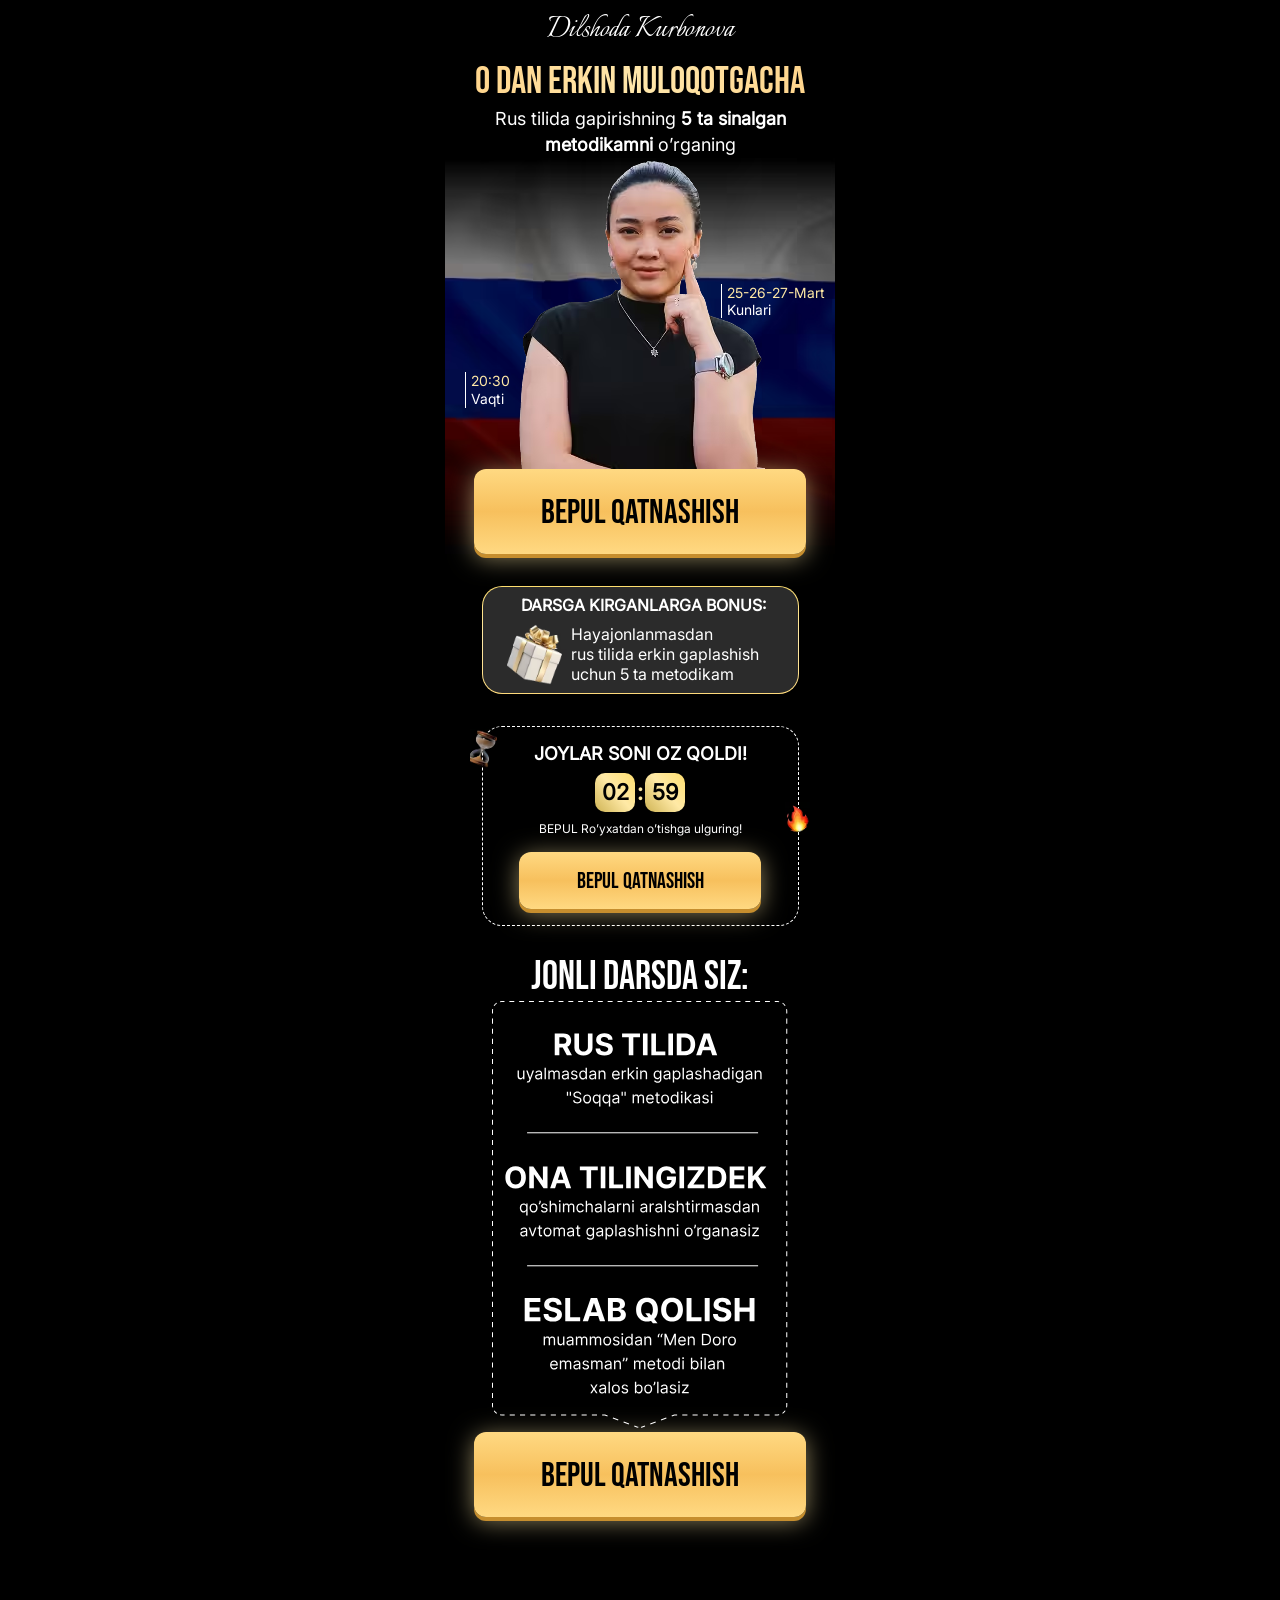
==== index.html @ 92f49762 "first commit" ====
<!DOCTYPE html>
<html lang="uz">

<head>
  <meta charset="UTF-8">
  <meta name="viewport" content="width=device-width, initial-scale=1.0">
  <title>a</title>
  <style>
    body {
      background-color: #000
    }

    * {
      margin: 0;
      padding: 0;
      box-sizing: border-box
    }

    .container {
      max-width: 390px;
      margin-left: auto;
      margin-right: auto;
      padding-left: 17px;
      padding-right: 17px
    }

    .hero {
      background-color: #000;
      max-width: 390px;
      margin-left: auto;
      margin-right: auto;
      padding-bottom: 32px;
    }

    .hero__container {
      padding-top: 13px;
      padding-bottom: 32px;
      background: linear-gradient(180deg, rgba(0, 0, 0, 0.98) 0%, rgba(0, 0, 0, 0.8) 35%, rgba(0, 0, 0, 0) 70%);
    }

    .hero__italic {
      font-family: Italianno;
      font-weight: 400;
      font-size: 34px;
      line-height: 100%;
      text-align: center;
      color: #fff;
      margin-bottom: 16px
    }

    .hero__title {
      font-family: Bebas Neue;
      font-weight: 400;
      font-size: clamp(30px, 4vw, 38px);
      line-height: 100%;
      text-align: center;
      text-transform: uppercase;
      background: linear-gradient(90deg, #ffd287 0, #ffe7ab 50%, #ffd287 100%);
      background-clip: text;
      color: transparent;
      margin-bottom: 5px
    }

    .hero__text {
      font-family: Inter;
      font-weight: 400;
      font-size: 18px;
      line-height: 145%;
      text-align: center;
      color: #fff
    }

    .hero__inner {
      position: relative;
      background-image: url(./images/hero/flag.avif);
      background-size: cover;
    }

    .hero__left {
      position: absolute;
      right: 10px;
      top: 126px;
      border-left: 1px solid #fff;
      padding-left: 5px
    }

    .hero__left__text {
      font-family: Inter;
      font-weight: 400;
      font-size: 14px;
      letter-spacing: 0;
      color: #ffe9a6
    }

    .hero__left__text span {
      color: #fff
    }

    .hero__logo {
      display: flex;
      align-items: center;
      margin-left: auto;
      margin-right: auto
    }

    .hero__right {
      position: absolute;
      bottom: 146px;
      left: 20px;
      border-left: 1px solid #fff;
      padding-left: 5px
    }

    .hero__right__text {
      font-family: Inter;
      font-weight: 400;
      font-size: 14px;
      line-height: 130%;
      color: #ffe9a6
    }

    .hero__right__text span {
      color: #fff
    }

    .hero__btn {
      font-family: 'Bebas Neue', sans-serif;
      font-weight: 400;
      font-size: 34px;
      line-height: 120%;
      text-align: center;
      text-transform: uppercase;
      color: #000;
      max-width: 332px;
      width: 100%;
      padding: 24px 0 20px 0;
      cursor: pointer;
      border: none;
      border-radius: 12px;
      background: linear-gradient(180deg, #ffd982 0, #f7c05d 50%, #ffd982 100%);
      display: flex;
      align-items: center;
      justify-content: center;
      margin-left: auto;
      margin-right: auto;
      box-shadow: 0 4px 0 #c68e2e, 0 4px 24px 0 #ffe9a68c;
      transition: all .2s ease;
    }

    .bottom {
      padding-left: 17px;
      padding-right: 17px;
      background-color: #000;
    }

    .bottom__container {
      max-width: 317px;
      width: 100%;
      margin-left: auto;
      margin-right: auto;
      background-color: #2b2b2b;
      border: 1px solid;
      border: 1px solid transparent;
      border-radius: 20px;
      background-image: linear-gradient(#2b2b2b, #2b2b2b), linear-gradient(to bottom, #ffdf70, #ffe9a6, #feda7b);
      background-origin: border-box;
      background-clip: padding-box, border-box;
      padding: 10px 12px 1px 18px;
      margin-bottom: 32px
    }

    .bottom__title {
      font-family: Inter;
      font-weight: 700;
      font-size: 16px;
      line-height: 100%;
      text-transform: uppercase;
      color: #fff;
      text-align: center;
      margin-bottom: 4px
    }

    .bottom__row {
      display: flex;
      align-items: center;
      justify-content: space-between
    }

    .bottom__text {
      font-family: Inter;
      font-weight: 400;
      font-size: clamp(14px, 4vw, 16px);
      color: #fff
    }

    .place {
      padding-left: 17px;
      padding-right: 17px
    }

    .place__container {
      margin-top: 32px;
      position: relative;
      border: 1px dashed #fff;
      max-width: 317px;
      width: 100%;
      margin-left: auto;
      margin-right: auto;
      border-radius: 20px
    }

    .clock {
      position: absolute;
      object-fit: cover;
      left: -13px;
      top: 2px
    }

    .place__row__title {
      padding-top: 16px;
      font-family: Inter;
      font-weight: 700;
      font-size: 18px;
      line-height: 120%;
      text-align: center;
      color: #fff;
      margin-bottom: 8px
    }

    .place__row__col__text span {
      font-family: Inter;
      font-weight: 700;
      font-size: 22px;
      line-height: 120%;
      text-align: center;
      background: linear-gradient(229.81deg, #ffdf70 .91%, #ffe9a6 47.68%, rgba(255, 223, 112, .831373) 94.44%);
      width: 40px;
      height: 39px;
      padding: 0;
      border-radius: 10px;
      color: #000;
      display: flex;
      align-items: center;
      justify-content: center
    }

    .place__row__col__text {
      font-family: Inter;
      font-weight: 700;
      font-size: 22px;
      line-height: 120%;
      background: linear-gradient(229.81deg, #ffdf70 .91%, #ffe9a6 47.68%, rgba(255, 223, 112, .831373) 94.44%);
      background-clip: text;
      color: transparent;
      display: flex;
      align-items: center;
      justify-content: center;
      gap: 2px;
      margin-bottom: 10px
    }

    .place__register {
      font-family: Inter;
      font-weight: 400;
      font-size: 12px;
      line-height: 120%;
      text-align: center;
      color: #fff;
      margin-bottom: 16px
    }

    .place__button {
      font-family: 'Bebas Neue', sans-serif;
      font-weight: 400;
      font-size: 22px;
      line-height: 120%;
      text-align: center;
      text-transform: uppercase;
      color: #000;
      max-width: 242px;
      width: 100%;
      padding: 17px 0 14px 0;
      cursor: pointer;
      border: none;
      border-radius: 12px;
      background: linear-gradient(180deg, #ffd982 0, #f7c05d 50%, #ffd982 100%);
      display: flex;
      align-items: center;
      justify-content: center;
      margin-left: auto;
      margin-right: auto;
      box-shadow: 0 4px 0 #c68e2e, 0 4px 24px 0 #ffe9a68c;
      transition: all .2s ease;
      margin-bottom: 16px
    }

    .fighter {
      object-fit: cover;
      position: absolute;
      right: clamp(-12px, 3vw, -12px);
      top: 75px
    }

    .title {
      padding-top: 27px;
      font-family: Bebas Neue;
      font-weight: 400;
      font-size: 40px;
      line-height: 120%;
      text-align: center;
      text-transform: uppercase;
      color: #fff
    }

    .card {
      text-align: center;
      margin-bottom: 61px;
      padding-left: 17px;
      padding-right: 17px
    }
  </style>
  <link rel="stylesheet" href="./css/main.css" media="print" onload="this.media='all'" />
  <noscript>
    <link rel="stylesheet" href="./css/main.css" />
  </noscript>
</head>

<body>

  <section class="hero">
    <div class="hero__container">
      <p class="hero__italic">Dilshoda Kurbonova</p>
      <h3 class="hero__title">0 DAN ERKIN MULOQOTGACHA</h3>
      <p class="hero__text">Rus tilida gapirishning <b> 5 ta sinalgan metodikamni</b> o’rganing</p>
      <div class="hero__inner">
        <div class="hero__left">
          <p class="hero__left__text">25-26-27-Mart <br> <span>Kunlari</span></p>
        </div>
        <img src="./images/hero/hero__logo.avif" alt="HeroLogo" class="hero__logo" width="250" height="311"
          fetchpriority="high" decoding="async">
        <div class="hero__right">
          <p class="hero__right__text">20:30 <br> <span>Vaqti</span></p>
        </div>
        <button class="hero__btn" id="open">bepul qatnashish</button>
      </div>
    </div>
    <div class="bottom">
      <div class="bottom__container">
        <h3 class="bottom__title">Darsga kirganlarga bonus:</h3>
        <div class="bottom__row">
          <img src="./images/hero/hero__gift.avif" alt="Gift" class="bottom__img" width="70" height="75" loading="lazy"
            decoding="async">
          <p class="bottom__text">Hayajonlanmasdan
            <br> rus tilida erkin gaplashish uchun 5 ta metodikam
          </p>
        </div>
      </div>
    </div>
    <div class="place">
      <div class="place__container">
        <img src="./images/hero/clock.avif" alt="clock" class="clock" width="27" height="40" loading="lazy">
        <div class="place__row">
          <h4 class="place__row__title">JOYLAR SONI OZ QOLDI!</h4>
          <div class="place__row__col">
            <div class="timer">
              <p class="place__row__col__text">
                <span id="minutes">02</span>: <span id="seconds">59</span>
              </p>
            </div>
            <p class="place__register">BEPUL Ro’yxatdan o’tishga ulguring!</p>
            <button class="place__button" id="open">Bepul qatnashish</button>
          </div>
        </div>
        <img src="./images/hero/reaksiya.avif" alt="fighter" class="fighter" width="25" height="32" loading="fighter">
      </div>
    </div>

    <h2 class="title">jonli darsda siz:</h2>
    <div class="card">
      <img src="./images/hero/card__img.svg" alt="" class="">
      <button class="hero__btn" id="open">bepul qatnashish</button>
    </div>
  </section>

  <!-- Modal -->
  <div id="registrationModal" class="homeModal" style="display: none">
    <div class="homeModalOverlay"></div>
    <div class="homeFormContainer">
      <button class="closeButton" id="closeModalBtn">
        <svg xmlns="http://www.w3.org/2000/svg" width="16" height="16" viewBox="0 0 12 12" fill="none">
          <path d="M1 11L11 1M1 1.00001L11 11" stroke="currentColor" stroke-width="1.5" stroke-linecap="round" />
        </svg>
      </button>
      <div class="homeFormTop">
        <h1 class="homeFormTopTitle">
          Ro'yxatdan o'tish uchun <br> ma'lumotlaringizni kiriting!
        </h1>
      </div>
      <form id="registrationForm" name="contact-form">
        <div class="HomeFormRow">
          <label class="HomeFormRowLabel" for="name">Ismingiz:</label>
          <input class="HomeFormRowInput" type="text" id="name" name="name" placeholder="Ismingizni kiriting"
            autocomplete="name" />
          <p class="homeFormErrorText" id="nameError" style="display: none">❌ Ismingizni kiriting!</p>
        </div>

        <div class="HomeFormRow">
          <label class="HomeFormRowLabel" for="phone">Telefon raqamingiz:</label>
          <div class="phone-input-container">
            <button type="button" class="selected-country" id="selectedCountry">
              <div id="selectedCountryFlag" style="display: flex; align-items: center;"></div>
              <span class="selected-code" id="selectedCountryCodeText">+998</span>
            </button>
            <div class="country-dropdown" id="countryDropdown" style="display:none"></div>
            <div class="phone-field" style="flex: 1;">
              <input class="HomeFormRowInput phone-input" type="tel" id="phone" name="phone" inputmode="numeric"
                placeholder="88 888 88 88" autocomplete="tel"
                style="border: none; background-color: transparent; padding-left: 5px; width: 100%;" />
            </div>
          </div>
          <p class="homeFormErrorText" id="phoneError" style="display:none">❌ Telefon raqam mos emas!</p>
        </div>

        <button type="submit" class="HomeFormBtn" id="submitBtn">DAVOM ETISH</button>
      </form>
    </div>
  </div>

  <script defer src="./js/main.js"></script>
  <script defer src="./js/phoneFormatter.js"></script>
  <script defer src="./js/app.js"></script>

</body>

</html>
---- css/main.css ----
@font-face {
	font-family: Italianno;
	src: url(../fonts/Italianno/Italianno-Regular.woff2);
	font-display: swap;
}
@font-face {
	font-family: Bebas Neue;
	src: url(../fonts/BebasNeue/BebasNeue-Regular.woff2);
	font-display: swap;
}

@font-face {
	font-family: Inter;
	src: url(../fonts/Inter/Inter_18pt-Regular.woff2);
	font-display: swap;
}
@font-face {
	font-family: Inter bold;
	src: url(../fonts/Inter/Inter_18pt-Bold.woff2);
	font-display: swap;
}

.homeModal, .homeModalOverlay {position: fixed;top: 0;height: 100vh;width: 100%;left: 0;}.homeModal {z-index: 30;justify-content: center;align-items: center;display: flex;}.homeModalOverlay {background-color: rgba(0, 0, 0, 0.3);backdrop-filter: blur(5px);}.homeFormContainer {position: relative;z-index: 30;background-color: #fff;color: #000;border-radius: 8px;padding: 20px 40px 40px;width: 100%;max-width: 520px;box-shadow: 0 4px 12px rgba(0, 0, 0, 0.1);margin: 0 20px;position: fixed;top: 50%;left: 50%;transform: translate(-50%, -50%);}.homeFormTop {display: flex;justify-content: space-between;}.homeFormTopTitle {font-family: Inter, sans-serif;font-size: clamp(21px, 6.6vw, 24px);margin: 0 0 20px;color: #000;font-weight: 600;text-align: center;margin-left: auto;margin-right: auto;}.closeButton {background: 0 0;border: none;cursor: pointer;padding: 4px;justify-content: center;align-items: center;display: flex;position: absolute;top: 20px;right: 20px;color: #000;}.homeFormErrorText {color: #e53e3e;margin-bottom: 12px;font-size: 14px;font-family: system-ui, -apple-system, BlinkMacSystemFont, "Segoe UI", sans-serif;padding-top: 5px;padding-bottom: 5px;}.HomeFormRowInput, .HomeFormRowLabel {font-family: system-ui, -apple-system, BlinkMacSystemFont, "Segoe UI", sans-serif;font-size: 18px;}.HomeFormRow {margin-bottom: 20px;}.HomeFormRowLabel {display: block;margin-bottom: 6px;color: #000;}.HomeFormRowInput {width: 100%;padding: 10px 16px;border: 1px solid #c9c9c9;min-height: 48px;background-color: #f3f7f8;border-radius: 6px;font-weight: 400;outline: 0;height: 50px;transition: border-color 0.2s;}.HomeFormRowInput:focus {border-color: #e71f1f;}.HomeFormRowInput::placeholder {color: #aaa;}.HomeFormBtn {font-family: sans-serif;height: 60px;width: 100%;cursor: pointer;border-radius: 10px;background-color: #e71f1f;transition: 0.3s;font-weight: 700;font-size: 28px;color: white;text-transform: uppercase;border: none;position: relative;display: flex;align-items: center;justify-content: center;}.phone-input-container {display: flex;align-items: center;position: relative;border: 1px solid #c9c9c9;background-color: transparent;border-radius: 6px;}.phone-input-container:focus {border-color: #e71f1f;}.selected-code {display: flex;margin-left: 10px;}.country-selector {position: relative;margin-right: 10px;}.selected-country {display: flex;align-items: center;padding: 10px;padding-right: 0;border-radius: 6px;cursor: pointer;min-height: 50px;font-family: sans-serif !important;font-size: 18px;font-weight: 400 !important;min-width: max-content;border: none;background-color: transparent;}.country-dropdown {position: absolute;top: 110%;left: 0;width: 100%;background-color: #fff;border: 1px solid #c9c9c9;border-radius: 6px;box-shadow: 0 4px 12px rgba(0, 0, 0, 0.1);z-index: 40;max-height: 200px;overflow-y: auto;font-family: sans-serif !important;font-weight: 400 !important;}.country-option {display: flex;justify-content: space-between;align-items: center;padding: 10px;cursor: pointer;font-family: sans-serif;font-weight: 400 !important;}.country-option:hover {background-color: #f3f7f8;}.country-option.selected {background-color: #e6f0fa;}@media screen and (max-width: 768px) {.homeFormContainer {max-width: 100%;padding: 80px 20px 20px;margin: 0;border-radius: 6px;height: 100vh;}.homeFormTopTitle {text-align: center;max-width: 408px;margin-left: auto;margin-right: auto;font-weight: 700;margin-bottom: 15px;}.homeFormTop {flex-direction: column;align-items: flex-start;}.closeButton {width: 100%;height: 50px;background-color: #000;color: #fff;padding-right: 20px;top: 0;left: 0;justify-content: end;}.homeFormErrorText {font-size: 12px;margin-bottom: 8px;}.HomeFormRowLabel {margin-bottom: 6px;}.HomeFormRowInput {padding: 0 12px;min-height: 40px;background-color: transparent;}.HomeFormRowInput::placeholder {color: #a3a3a3;}.HomeFormBtn {font-size: 18px;font-weight: 700;margin-top: 24px;}}@media screen and (max-width: 480px) {.homeFormContainer {max-width: 100%;padding: 80px 20px 20px;margin: 0;border-radius: 6px;height: 100vh;}.homeFormTopTitle {text-align: center;margin: 0 auto 15px;}.homeFormErrorText {font-size: 12px;margin-bottom: 8px;}.HomeFormRowLabel {margin-bottom: 6px;}.HomeFormRowInput {padding: 0 12px;min-height: 40px;background-color: transparent;border-radius: 10px;}.HomeFormRowInput::placeholder {color: #a3a3a3;}.HomeFormBtn {font-size: 16px;padding: 10px 0;margin-top: 24px;height: 50px;}}

/* body {
	background-color: #000000;
}

* {
	margin: 0;
	padding: 0;
	box-sizing: border-box;
}

.container {
	max-width: 390px;
	margin-left: auto;
	margin-right: auto;
	padding-left: 17px;
	padding-right: 17px;
}

.hero {
	background-color: #000000;
	max-width: 390px;
	margin-left: auto;
	margin-right: auto;
	padding-bottom: 32px;
}

.hero__container {
	padding-top: 13px;
	padding-bottom: 32px;
	background:
		linear-gradient(180deg, rgba(0, 0, 0, 0.9) 0%, rgba(0, 0, 0, 0) 50%),
		linear-gradient(0deg, rgba(0, 0, 0, 1) 5%, rgba(0, 0, 0, 0) 40%),
		url(../images/hero/flag.avif);

	background-size: cover;
	background-position: center;
	background-repeat: no-repeat;
}
.hero__italic {
	font-family: Italianno;
	font-weight: 400;
	font-size: 34px;
	line-height: 100%;
	text-align: center;
	color: #ffffff;
	margin-bottom: 16px;
}
.hero__title {
	font-family: Bebas Neue;
	font-weight: 400;
	font-size: clamp(30px, 4vw, 38px);
	line-height: 100%;
	text-align: center;
	text-transform: uppercase;
	background: linear-gradient(90deg, #ffd287 0%, #ffe7ab 50%, #ffd287 100%);
	background-clip: text;
	color: transparent;
	margin-bottom: 5px;
}
.hero__text {
	font-family: Inter;
	font-weight: 400;
	font-size: 18px;
	line-height: 145%;
	text-align: center;
	color: white;
}
.hero__inner {
	position: relative;
}
.hero__left {
	position: absolute;
	right: -10px;
	top: 30px;
	border-left: 1px solid #ffffff;
	padding-left: 5px;
}
.hero__left__text {
	font-family: Inter;
	font-weight: 400;
	font-size: 14px;
	letter-spacing: 0%;
	color: #ffe9a6;
}

.hero__left__text span {
	color: #ffffff;
}

.hero__logo {
	display: flex;
	align-items: center;
	margin-left: auto;
	margin-right: auto;
}
.hero__right {
	position: absolute;
	bottom: 180px;
	left: -2px;
	border-left: 1px solid #ffffff;
	padding-left: 5px;
}
.hero__right__text {
	font-family: Inter;
	font-weight: 400;
	font-size: 14px;
	line-height: 130%;
	color: #ffe9a6;
}

.hero__right__text span {
	color: #ffffff;
}

.hero__btn {
	font-family: 'Bebas Neue', sans-serif;
	font-weight: 400;
	font-size: 34px;
	line-height: 120%;
	text-align: center;
	text-transform: uppercase;
	color: #000000;
	max-width: 332px;
	width: 100%;
	padding: 24px 0 20px 0;
	cursor: pointer;
	border: none;
	border-radius: 12px;
	background: linear-gradient(180deg, #ffd982 0%, #f7c05d 50%, #ffd982 100%);
	display: flex;
	align-items: center;
	justify-content: center;
	margin-left: auto;
	margin-right: auto;
	box-shadow:
		0px 4px 0px #c68e2e,
		0px 4px 24px 0px #ffe9a68c;
	transition: all 0.2s ease;
}

.bottom {
	padding-left: 17px;
	padding-right: 17px;
}

.bottom__container {
	max-width: 317px;
	width: 100%;
	margin-left: auto;
	margin-right: auto;
	background-color: #2b2b2b;
	border: 1px solid;
	border: 1px solid transparent;
	border-radius: 20px;
	background-image:
		linear-gradient(#2b2b2b, #2b2b2b),
		linear-gradient(to bottom, #ffdf70, #ffe9a6, #feda7b);
	background-origin: border-box;
	background-clip: padding-box, border-box;
	padding: 10px 12px 1px 18px;
	margin-bottom: 32px;
}

.bottom__title {
	font-family: Inter;
	font-weight: 700;
	font-size: 16px;
	line-height: 100%;
	text-transform: uppercase;
	color: #ffffff;
	text-align: center;
	margin-bottom: 4px;
}
.bottom__row {
	display: flex;
	align-items: center;
	justify-content: space-between;
}
.bottom__text {
	font-family: Inter;
	font-weight: 400;
	font-size: clamp(14px, 4vw, 16px);
	color: #ffffff;
}

.place {
	padding-left: 17px;
	padding-right: 17px;
}

.place__container {
	margin-top: 32px;
	position: relative;
	border: 1px dashed white;
	max-width: 317px;
	width: 100%;
	margin-left: auto;
	margin-right: auto;
	border-radius: 20px;
}

.clock {
	position: absolute;
	object-fit: cover;
	left: -13px;
	top: 2px;
}
.place__row__title {
	padding-top: 16px;
	font-family: Inter;
	font-weight: 700;
	font-size: 18px;
	line-height: 120%;
	text-align: center;
	color: #ffffff;
	margin-bottom: 8px;
}
.place__row__col__text span {
	font-family: Inter;
	font-weight: 700;
	font-size: 22px;
	line-height: 120%;
	text-align: center;
	background: linear-gradient(
		229.81deg,
		#ffdf70 0.91%,
		#ffe9a6 47.68%,
		rgba(255, 223, 112, 0.831373) 94.44%
	);
	width: 40px;
	height: 39px;
	padding: 0;
	border-radius: 10px;
	color: black;
	display: flex;
	align-items: center;
	justify-content: center;
}
.place__row__col__text {
	font-family: Inter;
	font-weight: 700;
	font-size: 22px;
	line-height: 120%;
	background: linear-gradient(
		229.81deg,
		#ffdf70 0.91%,
		#ffe9a6 47.68%,
		rgba(255, 223, 112, 0.831373) 94.44%
	);
	background-clip: text;
	color: transparent;
	display: flex;
	align-items: center;
	justify-content: center;
	gap: 2px;
	margin-bottom: 10px;
}
.place__register {
	font-family: Inter;
	font-weight: 400;
	font-size: 12px;
	line-height: 120%;
	text-align: center;
	color: #ffffff;
	margin-bottom: 16px;
}
.place__button {
	font-family: 'Bebas Neue', sans-serif;
	font-weight: 400;
	font-size: 22px;
	line-height: 120%;
	text-align: center;
	text-transform: uppercase;
	color: #000000;
	max-width: 242px;
	width: 100%;
	padding: 17px 0 14px 0;
	cursor: pointer;
	border: none;
	border-radius: 12px;
	background: linear-gradient(180deg, #ffd982 0%, #f7c05d 50%, #ffd982 100%);
	display: flex;
	align-items: center;
	justify-content: center;
	margin-left: auto;
	margin-right: auto;
	box-shadow:
		0px 4px 0px #c68e2e,
		0px 4px 24px 0px #ffe9a68c;
	transition: all 0.2s ease;
	margin-bottom: 16px;
}
.fighter {
	object-fit: cover;
	position: absolute;
	right: clamp(-12px, 3vw, -12px);
	top: 75px;
}

.title {
	padding-top: 27px;
	font-family: Bebas Neue;
	font-weight: 400;
	font-size: 40px;
	line-height: 120%;
	text-align: center;
	text-transform: uppercase;
	color: #ffffff;
}

.card {
	text-align: center;
	margin-bottom: 61px;
	padding-left: 17px;
	padding-right: 17px;
} */
---- css/main.css ----
@font-face {
	font-family: Italianno;
	src: url(../fonts/Italianno/Italianno-Regular.woff2);
	font-display: swap;
}
@font-face {
	font-family: Bebas Neue;
	src: url(../fonts/BebasNeue/BebasNeue-Regular.woff2);
	font-display: swap;
}

@font-face {
	font-family: Inter;
	src: url(../fonts/Inter/Inter_18pt-Regular.woff2);
	font-display: swap;
}
@font-face {
	font-family: Inter bold;
	src: url(../fonts/Inter/Inter_18pt-Bold.woff2);
	font-display: swap;
}

.homeModal, .homeModalOverlay {position: fixed;top: 0;height: 100vh;width: 100%;left: 0;}.homeModal {z-index: 30;justify-content: center;align-items: center;display: flex;}.homeModalOverlay {background-color: rgba(0, 0, 0, 0.3);backdrop-filter: blur(5px);}.homeFormContainer {position: relative;z-index: 30;background-color: #fff;color: #000;border-radius: 8px;padding: 20px 40px 40px;width: 100%;max-width: 520px;box-shadow: 0 4px 12px rgba(0, 0, 0, 0.1);margin: 0 20px;position: fixed;top: 50%;left: 50%;transform: translate(-50%, -50%);}.homeFormTop {display: flex;justify-content: space-between;}.homeFormTopTitle {font-family: Inter, sans-serif;font-size: clamp(21px, 6.6vw, 24px);margin: 0 0 20px;color: #000;font-weight: 600;text-align: center;margin-left: auto;margin-right: auto;}.closeButton {background: 0 0;border: none;cursor: pointer;padding: 4px;justify-content: center;align-items: center;display: flex;position: absolute;top: 20px;right: 20px;color: #000;}.homeFormErrorText {color: #e53e3e;margin-bottom: 12px;font-size: 14px;font-family: system-ui, -apple-system, BlinkMacSystemFont, "Segoe UI", sans-serif;padding-top: 5px;padding-bottom: 5px;}.HomeFormRowInput, .HomeFormRowLabel {font-family: system-ui, -apple-system, BlinkMacSystemFont, "Segoe UI", sans-serif;font-size: 18px;}.HomeFormRow {margin-bottom: 20px;}.HomeFormRowLabel {display: block;margin-bottom: 6px;color: #000;}.HomeFormRowInput {width: 100%;padding: 10px 16px;border: 1px solid #c9c9c9;min-height: 48px;background-color: #f3f7f8;border-radius: 6px;font-weight: 400;outline: 0;height: 50px;transition: border-color 0.2s;}.HomeFormRowInput:focus {border-color: #e71f1f;}.HomeFormRowInput::placeholder {color: #aaa;}.HomeFormBtn {font-family: sans-serif;height: 60px;width: 100%;cursor: pointer;border-radius: 10px;background-color: #e71f1f;transition: 0.3s;font-weight: 700;font-size: 28px;color: white;text-transform: uppercase;border: none;position: relative;display: flex;align-items: center;justify-content: center;}.phone-input-container {display: flex;align-items: center;position: relative;border: 1px solid #c9c9c9;background-color: transparent;border-radius: 6px;}.phone-input-container:focus {border-color: #e71f1f;}.selected-code {display: flex;margin-left: 10px;}.country-selector {position: relative;margin-right: 10px;}.selected-country {display: flex;align-items: center;padding: 10px;padding-right: 0;border-radius: 6px;cursor: pointer;min-height: 50px;font-family: sans-serif !important;font-size: 18px;font-weight: 400 !important;min-width: max-content;border: none;background-color: transparent;}.country-dropdown {position: absolute;top: 110%;left: 0;width: 100%;background-color: #fff;border: 1px solid #c9c9c9;border-radius: 6px;box-shadow: 0 4px 12px rgba(0, 0, 0, 0.1);z-index: 40;max-height: 200px;overflow-y: auto;font-family: sans-serif !important;font-weight: 400 !important;}.country-option {display: flex;justify-content: space-between;align-items: center;padding: 10px;cursor: pointer;font-family: sans-serif;font-weight: 400 !important;}.country-option:hover {background-color: #f3f7f8;}.country-option.selected {background-color: #e6f0fa;}@media screen and (max-width: 768px) {.homeFormContainer {max-width: 100%;padding: 80px 20px 20px;margin: 0;border-radius: 6px;height: 100vh;}.homeFormTopTitle {text-align: center;max-width: 408px;margin-left: auto;margin-right: auto;font-weight: 700;margin-bottom: 15px;}.homeFormTop {flex-direction: column;align-items: flex-start;}.closeButton {width: 100%;height: 50px;background-color: #000;color: #fff;padding-right: 20px;top: 0;left: 0;justify-content: end;}.homeFormErrorText {font-size: 12px;margin-bottom: 8px;}.HomeFormRowLabel {margin-bottom: 6px;}.HomeFormRowInput {padding: 0 12px;min-height: 40px;background-color: transparent;}.HomeFormRowInput::placeholder {color: #a3a3a3;}.HomeFormBtn {font-size: 18px;font-weight: 700;margin-top: 24px;}}@media screen and (max-width: 480px) {.homeFormContainer {max-width: 100%;padding: 80px 20px 20px;margin: 0;border-radius: 6px;height: 100vh;}.homeFormTopTitle {text-align: center;margin: 0 auto 15px;}.homeFormErrorText {font-size: 12px;margin-bottom: 8px;}.HomeFormRowLabel {margin-bottom: 6px;}.HomeFormRowInput {padding: 0 12px;min-height: 40px;background-color: transparent;border-radius: 10px;}.HomeFormRowInput::placeholder {color: #a3a3a3;}.HomeFormBtn {font-size: 16px;padding: 10px 0;margin-top: 24px;height: 50px;}}

/* body {
	background-color: #000000;
}

* {
	margin: 0;
	padding: 0;
	box-sizing: border-box;
}

.container {
	max-width: 390px;
	margin-left: auto;
	margin-right: auto;
	padding-left: 17px;
	padding-right: 17px;
}

.hero {
	background-color: #000000;
	max-width: 390px;
	margin-left: auto;
	margin-right: auto;
	padding-bottom: 32px;
}

.hero__container {
	padding-top: 13px;
	padding-bottom: 32px;
	background:
		linear-gradient(180deg, rgba(0, 0, 0, 0.9) 0%, rgba(0, 0, 0, 0) 50%),
		linear-gradient(0deg, rgba(0, 0, 0, 1) 5%, rgba(0, 0, 0, 0) 40%),
		url(../images/hero/flag.avif);

	background-size: cover;
	background-position: center;
	background-repeat: no-repeat;
}
.hero__italic {
	font-family: Italianno;
	font-weight: 400;
	font-size: 34px;
	line-height: 100%;
	text-align: center;
	color: #ffffff;
	margin-bottom: 16px;
}
.hero__title {
	font-family: Bebas Neue;
	font-weight: 400;
	font-size: clamp(30px, 4vw, 38px);
	line-height: 100%;
	text-align: center;
	text-transform: uppercase;
	background: linear-gradient(90deg, #ffd287 0%, #ffe7ab 50%, #ffd287 100%);
	background-clip: text;
	color: transparent;
	margin-bottom: 5px;
}
.hero__text {
	font-family: Inter;
	font-weight: 400;
	font-size: 18px;
	line-height: 145%;
	text-align: center;
	color: white;
}
.hero__inner {
	position: relative;
}
.hero__left {
	position: absolute;
	right: -10px;
	top: 30px;
	border-left: 1px solid #ffffff;
	padding-left: 5px;
}
.hero__left__text {
	font-family: Inter;
	font-weight: 400;
	font-size: 14px;
	letter-spacing: 0%;
	color: #ffe9a6;
}

.hero__left__text span {
	color: #ffffff;
}

.hero__logo {
	display: flex;
	align-items: center;
	margin-left: auto;
	margin-right: auto;
}
.hero__right {
	position: absolute;
	bottom: 180px;
	left: -2px;
	border-left: 1px solid #ffffff;
	padding-left: 5px;
}
.hero__right__text {
	font-family: Inter;
	font-weight: 400;
	font-size: 14px;
	line-height: 130%;
	color: #ffe9a6;
}

.hero__right__text span {
	color: #ffffff;
}

.hero__btn {
	font-family: 'Bebas Neue', sans-serif;
	font-weight: 400;
	font-size: 34px;
	line-height: 120%;
	text-align: center;
	text-transform: uppercase;
	color: #000000;
	max-width: 332px;
	width: 100%;
	padding: 24px 0 20px 0;
	cursor: pointer;
	border: none;
	border-radius: 12px;
	background: linear-gradient(180deg, #ffd982 0%, #f7c05d 50%, #ffd982 100%);
	display: flex;
	align-items: center;
	justify-content: center;
	margin-left: auto;
	margin-right: auto;
	box-shadow:
		0px 4px 0px #c68e2e,
		0px 4px 24px 0px #ffe9a68c;
	transition: all 0.2s ease;
}

.bottom {
	padding-left: 17px;
	padding-right: 17px;
}

.bottom__container {
	max-width: 317px;
	width: 100%;
	margin-left: auto;
	margin-right: auto;
	background-color: #2b2b2b;
	border: 1px solid;
	border: 1px solid transparent;
	border-radius: 20px;
	background-image:
		linear-gradient(#2b2b2b, #2b2b2b),
		linear-gradient(to bottom, #ffdf70, #ffe9a6, #feda7b);
	background-origin: border-box;
	background-clip: padding-box, border-box;
	padding: 10px 12px 1px 18px;
	margin-bottom: 32px;
}

.bottom__title {
	font-family: Inter;
	font-weight: 700;
	font-size: 16px;
	line-height: 100%;
	text-transform: uppercase;
	color: #ffffff;
	text-align: center;
	margin-bottom: 4px;
}
.bottom__row {
	display: flex;
	align-items: center;
	justify-content: space-between;
}
.bottom__text {
	font-family: Inter;
	font-weight: 400;
	font-size: clamp(14px, 4vw, 16px);
	color: #ffffff;
}

.place {
	padding-left: 17px;
	padding-right: 17px;
}

.place__container {
	margin-top: 32px;
	position: relative;
	border: 1px dashed white;
	max-width: 317px;
	width: 100%;
	margin-left: auto;
	margin-right: auto;
	border-radius: 20px;
}

.clock {
	position: absolute;
	object-fit: cover;
	left: -13px;
	top: 2px;
}
.place__row__title {
	padding-top: 16px;
	font-family: Inter;
	font-weight: 700;
	font-size: 18px;
	line-height: 120%;
	text-align: center;
	color: #ffffff;
	margin-bottom: 8px;
}
.place__row__col__text span {
	font-family: Inter;
	font-weight: 700;
	font-size: 22px;
	line-height: 120%;
	text-align: center;
	background: linear-gradient(
		229.81deg,
		#ffdf70 0.91%,
		#ffe9a6 47.68%,
		rgba(255, 223, 112, 0.831373) 94.44%
	);
	width: 40px;
	height: 39px;
	padding: 0;
	border-radius: 10px;
	color: black;
	display: flex;
	align-items: center;
	justify-content: center;
}
.place__row__col__text {
	font-family: Inter;
	font-weight: 700;
	font-size: 22px;
	line-height: 120%;
	background: linear-gradient(
		229.81deg,
		#ffdf70 0.91%,
		#ffe9a6 47.68%,
		rgba(255, 223, 112, 0.831373) 94.44%
	);
	background-clip: text;
	color: transparent;
	display: flex;
	align-items: center;
	justify-content: center;
	gap: 2px;
	margin-bottom: 10px;
}
.place__register {
	font-family: Inter;
	font-weight: 400;
	font-size: 12px;
	line-height: 120%;
	text-align: center;
	color: #ffffff;
	margin-bottom: 16px;
}
.place__button {
	font-family: 'Bebas Neue', sans-serif;
	font-weight: 400;
	font-size: 22px;
	line-height: 120%;
	text-align: center;
	text-transform: uppercase;
	color: #000000;
	max-width: 242px;
	width: 100%;
	padding: 17px 0 14px 0;
	cursor: pointer;
	border: none;
	border-radius: 12px;
	background: linear-gradient(180deg, #ffd982 0%, #f7c05d 50%, #ffd982 100%);
	display: flex;
	align-items: center;
	justify-content: center;
	margin-left: auto;
	margin-right: auto;
	box-shadow:
		0px 4px 0px #c68e2e,
		0px 4px 24px 0px #ffe9a68c;
	transition: all 0.2s ease;
	margin-bottom: 16px;
}
.fighter {
	object-fit: cover;
	position: absolute;
	right: clamp(-12px, 3vw, -12px);
	top: 75px;
}

.title {
	padding-top: 27px;
	font-family: Bebas Neue;
	font-weight: 400;
	font-size: 40px;
	line-height: 120%;
	text-align: center;
	text-transform: uppercase;
	color: #ffffff;
}

.card {
	text-align: center;
	margin-bottom: 61px;
	padding-left: 17px;
	padding-right: 17px;
} */
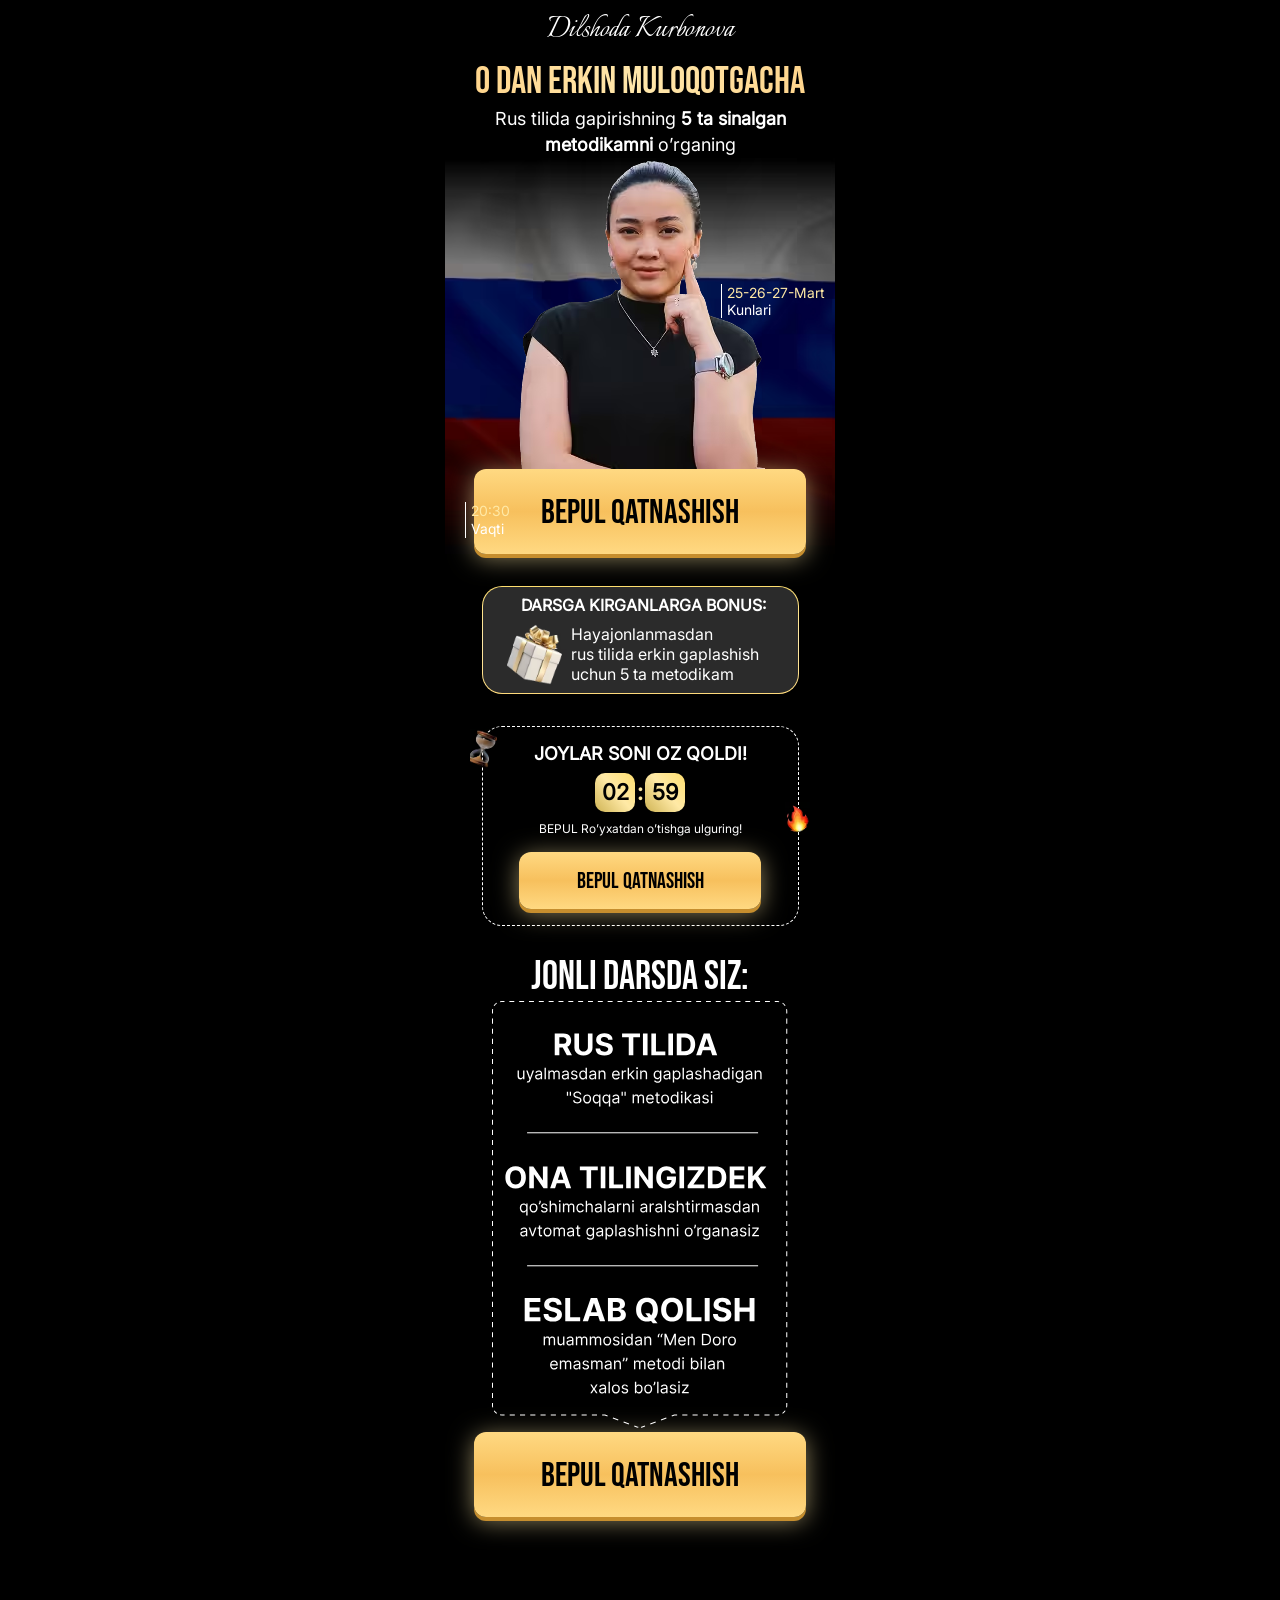
==== commit 95bd2f3e: "add" ====
--- a/index.html
+++ b/index.html
@@ -105,7 +105,7 @@
 
     .hero__right {
       position: absolute;
-      bottom: 146px;
+      bottom: 16px;
       left: 20px;
       border-left: 1px solid #fff;
       padding-left: 5px
@@ -323,8 +323,27 @@
   <noscript>
     <link rel="stylesheet" href="./css/main.css" />
   </noscript>
+
+  <!--begin Convert Experiences code-->
+  <script type="text/javascript">
+  // fill in the values for the variables that you want to use
+  var _conv_page_type = "";
+  var _conv_category_id = "";
+  var _conv_category_name = "";
+  var _conv_product_sku = "";
+  var _conv_product_name = "";
+  var _conv_product_price = "";
+  var _conv_customer_id = "";
+  var _conv_custom_v1 = "";
+  var _conv_custom_v2 = "";
+  var _conv_custom_v3 = "";
+  var _conv_custom_v4 = "";
+  <!--end of editing here-->
+  </script>
+  <script type="text/javascript" src="//cdn-4.convertexperiments.com/v1/js/10018907-10019362.js?environment=production"></script>
+<!-- end Convert Experiences code -->
+
 </head>
-
 <body>
 
   <section class="hero">
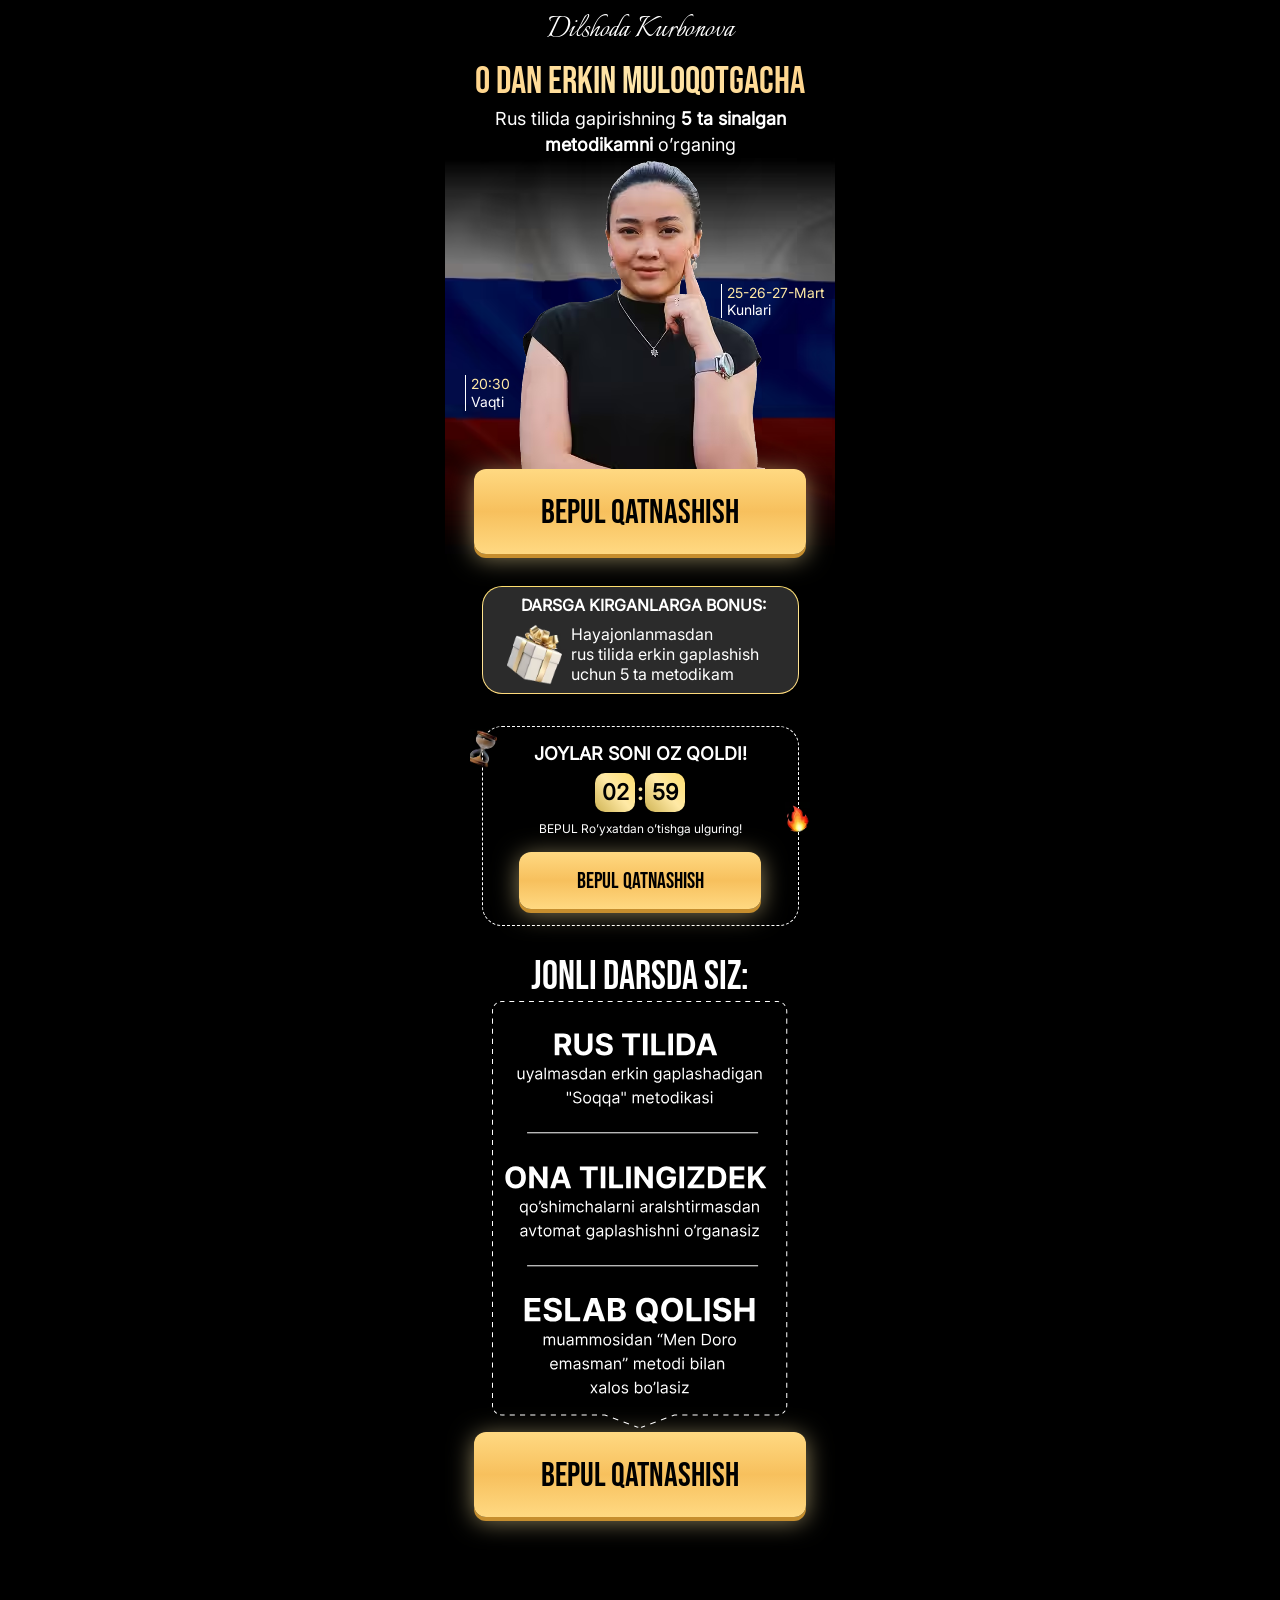
==== commit 5ed86342: "add" ====
--- a/index.html
+++ b/index.html
@@ -105,10 +105,10 @@
 
     .hero__right {
       position: absolute;
-      bottom: 16px;
+      bottom: 143px;
       left: 20px;
       border-left: 1px solid #fff;
-      padding-left: 5px
+      padding-left: 5px;
     }
 
     .hero__right__text {
@@ -323,26 +323,6 @@
   <noscript>
     <link rel="stylesheet" href="./css/main.css" />
   </noscript>
-
-  <!--begin Convert Experiences code-->
-  <script type="text/javascript">
-  // fill in the values for the variables that you want to use
-  var _conv_page_type = "";
-  var _conv_category_id = "";
-  var _conv_category_name = "";
-  var _conv_product_sku = "";
-  var _conv_product_name = "";
-  var _conv_product_price = "";
-  var _conv_customer_id = "";
-  var _conv_custom_v1 = "";
-  var _conv_custom_v2 = "";
-  var _conv_custom_v3 = "";
-  var _conv_custom_v4 = "";
-  <!--end of editing here-->
-  </script>
-  <script type="text/javascript" src="//cdn-4.convertexperiments.com/v1/js/10018907-10019362.js?environment=production"></script>
-<!-- end Convert Experiences code -->
-
 </head>
 <body>
 
